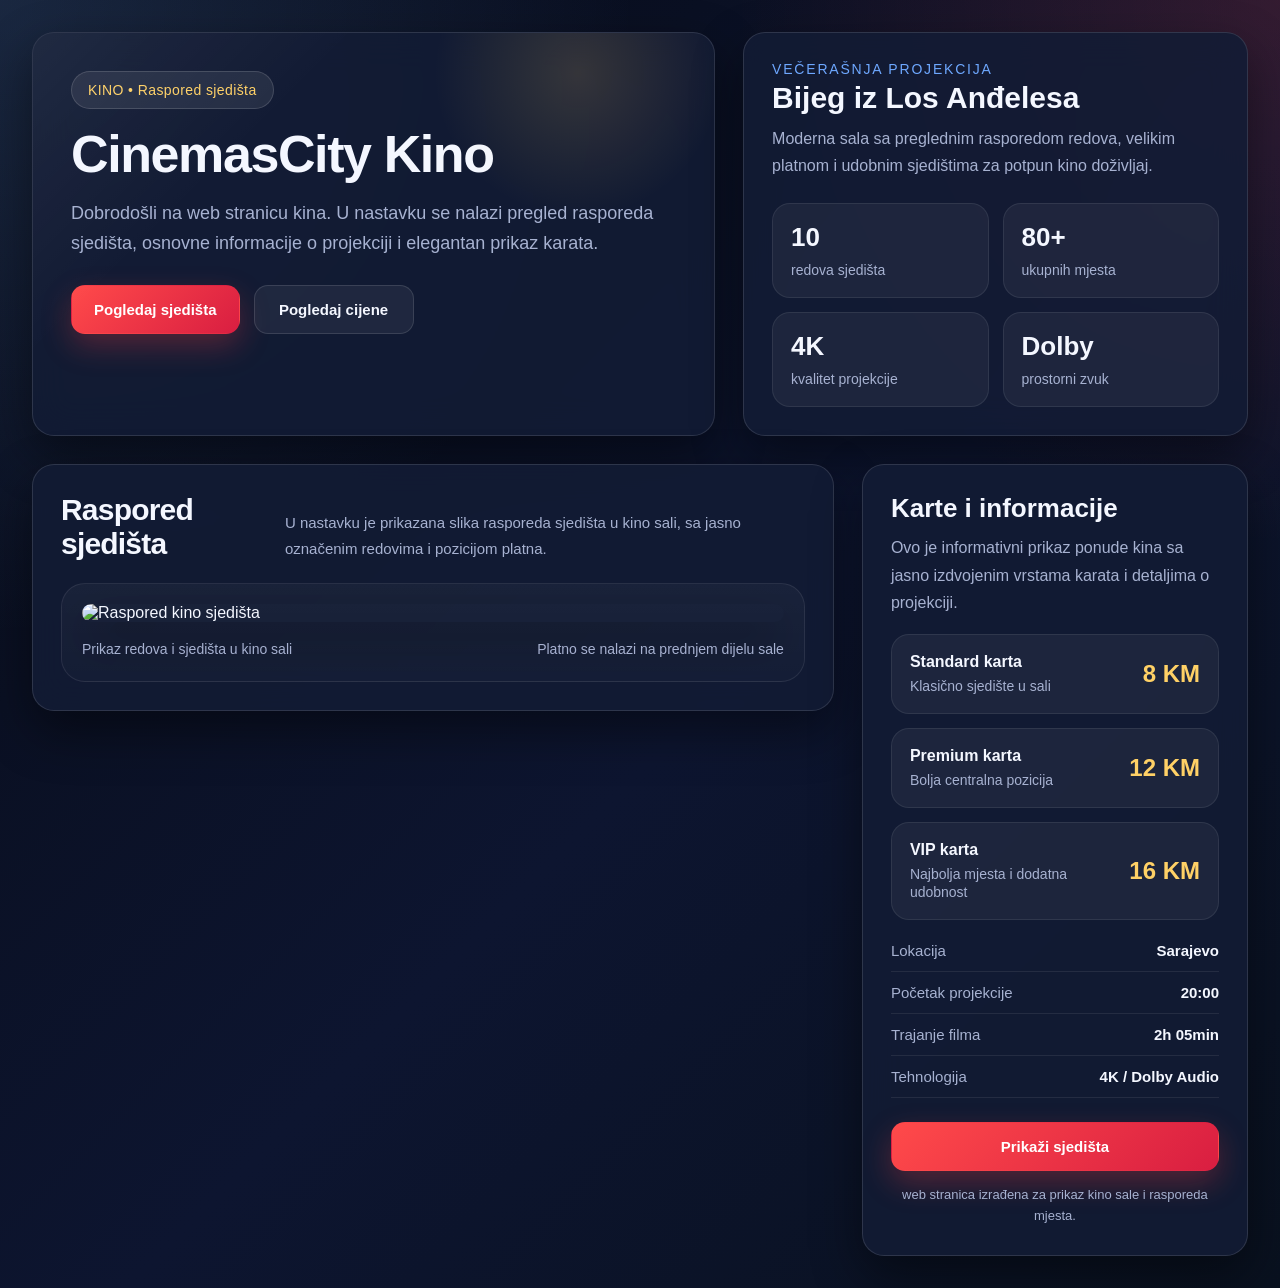
==== BerinSelmanovicKinosala copy/html/filmovi.html @ 7561243a "Kreiran css i filmovi.html i sala.html" ====
<!DOCTYPE html>
<html lang="bs">
<head>
  <meta charset="UTF-8" />
  <meta name="viewport" content="width=device-width, initial-scale=1.0" />
  <title>Kino</title>
  <style>
    * {
      box-sizing: border-box;
      margin: 0;
      padding: 0;
    }

    :root {
      --bg: #0b1020;
      --bg-soft: #121a31;
      --panel: rgba(19, 28, 53, 0.88);
      --panel-2: rgba(255, 255, 255, 0.05);
      --text: #f4f7ff;
      --muted: #a7b2d1;
      --accent: #ff4040;
      --accent-2: #6ea8ff;
      --gold: #ffd166;
      --border: rgba(255, 255, 255, 0.12);
      --shadow: 0 20px 50px rgba(0, 0, 0, 0.45);
      --radius: 22px;
    }

    body {
      font-family: "Segoe UI", Arial, sans-serif;
      background:
        radial-gradient(circle at top left, rgba(110, 168, 255, 0.18), transparent 35%),
        radial-gradient(circle at top right, rgba(255, 64, 64, 0.16), transparent 30%),
        linear-gradient(135deg, #070b16 0%, #0d1530 55%, #09111f 100%);
      color: var(--text);
      min-height: 100vh;
      padding: 32px;
    }

    .container {
      max-width: 1320px;
      margin: 0 auto;
    }

    .hero {
      display: grid;
      grid-template-columns: 1.15fr 0.85fr;
      gap: 28px;
      align-items: stretch;
      margin-bottom: 28px;
    }

    .hero-card,
    .info-card,
    .gallery-card,
    .pricing-card {
      background: var(--panel);
      border: 1px solid var(--border);
      border-radius: var(--radius);
      box-shadow: var(--shadow);
      backdrop-filter: blur(18px);
    }

    .hero-card {
      padding: 38px;
      position: relative;
      overflow: hidden;
    }

    .hero-card::before {
      content: "";
      position: absolute;
      inset: 0;
      background:
        linear-gradient(135deg, rgba(255,255,255,0.06), transparent 30%),
        radial-gradient(circle at 80% 10%, rgba(255, 209, 102, 0.15), transparent 22%);
      pointer-events: none;
    }

    .badge {
      display: inline-flex;
      align-items: center;
      gap: 10px;
      background: rgba(255,255,255,0.08);
      border: 1px solid rgba(255,255,255,0.14);
      color: var(--gold);
      padding: 10px 16px;
      border-radius: 999px;
      font-size: 14px;
      letter-spacing: 0.4px;
      margin-bottom: 18px;
    }

    h1 {
      font-size: 52px;
      line-height: 1.05;
      margin-bottom: 16px;
      font-weight: 800;
      letter-spacing: -1.4px;
    }

    .hero-card p {
      font-size: 18px;
      line-height: 1.7;
      color: var(--muted);
      max-width: 720px;
      margin-bottom: 26px;
    }

    .hero-actions {
      display: flex;
      flex-wrap: wrap;
      gap: 14px;
    }

    .btn {
      display: inline-flex;
      align-items: center;
      justify-content: center;
      min-width: 160px;
      padding: 15px 22px;
      border-radius: 14px;
      font-size: 15px;
      font-weight: 700;
      text-decoration: none;
      transition: 0.25s ease;
      border: 1px solid transparent;
    }

    .btn-primary {
      background: linear-gradient(135deg, #ff4a4a, #d91e41);
      color: white;
      box-shadow: 0 12px 30px rgba(255, 64, 64, 0.28);
    }

    .btn-primary:hover {
      transform: translateY(-2px);
      box-shadow: 0 16px 34px rgba(255, 64, 64, 0.4);
    }

    .btn-secondary {
      background: rgba(255,255,255,0.06);
      color: var(--text);
      border-color: rgba(255,255,255,0.12);
    }

    .btn-secondary:hover {
      transform: translateY(-2px);
      background: rgba(255,255,255,0.1);
    }

    .info-card {
      padding: 28px;
      display: grid;
      gap: 16px;
    }

    .mini-title {
      font-size: 14px;
      text-transform: uppercase;
      letter-spacing: 1.8px;
      color: var(--accent-2);
      margin-bottom: 4px;
    }

    .event-title {
      font-size: 30px;
      font-weight: 800;
      margin-bottom: 10px;
    }

    .event-desc {
      color: var(--muted);
      line-height: 1.7;
      font-size: 16px;
    }

    .stats {
      display: grid;
      grid-template-columns: repeat(2, 1fr);
      gap: 14px;
      margin-top: 8px;
    }

    .stat-box {
      background: var(--panel-2);
      border: 1px solid rgba(255,255,255,0.08);
      border-radius: 18px;
      padding: 18px;
    }

    .stat-box strong {
      display: block;
      font-size: 26px;
      margin-bottom: 8px;
    }

    .stat-box span {
      color: var(--muted);
      font-size: 14px;
    }

    .main-grid {
      display: grid;
      grid-template-columns: 1.35fr 0.65fr;
      gap: 28px;
      align-items: start;
    }

    .gallery-card {
      padding: 28px;
    }

    .section-head {
      display: flex;
      align-items: end;
      justify-content: space-between;
      gap: 20px;
      margin-bottom: 22px;
    }

    .section-head h2 {
      font-size: 30px;
      font-weight: 800;
      letter-spacing: -0.8px;
    }

    .section-head p {
      color: var(--muted);
      font-size: 15px;
      max-width: 520px;
      line-height: 1.7;
    }

    .image-wrapper {
      background: linear-gradient(180deg, rgba(255,255,255,0.04), rgba(255,255,255,0.02));
      border: 1px solid rgba(255,255,255,0.08);
      border-radius: 24px;
      padding: 20px;
      overflow: hidden;
    }

    .image-wrapper img {
      width: 100%;
      display: block;
      border-radius: 18px;
      box-shadow: 0 18px 45px rgba(0, 0, 0, 0.35);
      object-fit: cover;
    }

    .image-caption {
      margin-top: 16px;
      display: flex;
      justify-content: space-between;
      gap: 16px;
      flex-wrap: wrap;
      color: var(--muted);
      font-size: 14px;
      line-height: 1.6;
    }

    .pricing-card {
      padding: 28px;
      position: sticky;
      top: 24px;
    }

    .pricing-card h3 {
      font-size: 26px;
      margin-bottom: 10px;
      font-weight: 800;
    }

    .pricing-card p {
      color: var(--muted);
      line-height: 1.7;
      margin-bottom: 18px;
    }

    .ticket-types {
      display: grid;
      gap: 14px;
      margin-bottom: 22px;
    }

    .ticket {
      background: rgba(255,255,255,0.05);
      border: 1px solid rgba(255,255,255,0.08);
      border-radius: 18px;
      padding: 18px;
      display: flex;
      justify-content: space-between;
      align-items: center;
      gap: 14px;
      transition: 0.25s ease;
    }

    .ticket:hover {
      transform: translateY(-2px);
      background: rgba(255,255,255,0.08);
    }

    .ticket strong {
      display: block;
      font-size: 16px;
      margin-bottom: 6px;
    }

    .ticket span {
      color: var(--muted);
      font-size: 14px;
    }

    .price {
      font-size: 24px;
      font-weight: 800;
      color: var(--gold);
      white-space: nowrap;
    }

    .details-list {
      display: grid;
      gap: 12px;
      margin-top: 6px;
      margin-bottom: 24px;
    }

    .details-item {
      display: flex;
      justify-content: space-between;
      gap: 18px;
      padding-bottom: 12px;
      border-bottom: 1px solid rgba(255,255,255,0.08);
      color: var(--muted);
      font-size: 15px;
    }

    .details-item strong {
      color: var(--text);
      font-weight: 600;
    }

    .footer-note {
      margin-top: 14px;
      text-align: center;
      color: var(--muted);
      font-size: 13px;
      line-height: 1.6;
    }

    @media (max-width: 1100px) {
      .hero,
      .main-grid {
        grid-template-columns: 1fr;
      }

      .pricing-card {
        position: static;
      }

      h1 {
        font-size: 42px;
      }
    }

    @media (max-width: 700px) {
      body {
        padding: 18px;
      }

      .hero-card,
      .info-card,
      .gallery-card,
      .pricing-card {
        padding: 20px;
        border-radius: 20px;
      }

      h1 {
        font-size: 34px;
      }

      .section-head {
        flex-direction: column;
        align-items: start;
      }

      .stats {
        grid-template-columns: 1fr;
      }

      .ticket {
        flex-direction: column;
        align-items: flex-start;
      }

      .price {
        font-size: 22px;
      }
    }
  </style>
</head>
<body>
  <div class="container">
    <section class="hero">
      <div class="hero-card">
        <div class="badge">KINO • Raspored sjedišta</div>
        <h1>CinemasCity Kino</h1>
        <p>
          Dobrodošli na web stranicu kina. U nastavku se nalazi pregled rasporeda sjedišta,
          osnovne informacije o projekciji i elegantan prikaz karata. 
        </p>
        <div class="hero-actions">
          <a href="#sjedista" class="btn btn-primary">Pogledaj sjedišta</a>
          <a href="#karte" class="btn btn-secondary">Pogledaj cijene</a>
        </div>
      </div>

      <div class="info-card">
        <div>
          <div class="mini-title">Večerašnja projekcija</div>
          <div class="event-title">Bijeg iz Los Anđelesa</div>
          <div class="event-desc">
            Moderna sala sa preglednim rasporedom redova, velikim platnom i udobnim sjedištima za potpun kino doživljaj.
          </div>
        </div>

        <div class="stats">
          <div class="stat-box">
            <strong>10</strong>
            <span>redova sjedišta</span>
          </div>
          <div class="stat-box">
            <strong>80+</strong>
            <span>ukupnih mjesta</span>
          </div>
          <div class="stat-box">
            <strong>4K</strong>
            <span>kvalitet projekcije</span>
          </div>
          <div class="stat-box">
            <strong>Dolby</strong>
            <span>prostorni zvuk</span>
          </div>
        </div>
      </div>
    </section>

    <section class="main-grid">
      <div class="gallery-card" id="sjedista">
        <div class="section-head">
          <div>
            <h2>Raspored sjedišta</h2>
          </div>
          <p>
            U nastavku je prikazana slika rasporeda sjedišta u kino sali, sa jasno označenim redovima i pozicijom platna.
          </p>
        </div>

        <div class="image-wrapper">
          <img src="[data-uri]" alt="Raspored kino sjedišta" />
          <div class="image-caption">
            <span>Prikaz redova i sjedišta u kino sali</span>
            <span>Platno se nalazi na prednjem dijelu sale</span>
          </div>
        </div>
      </div>

      <aside class="pricing-card" id="karte">
        <h3>Karte i informacije</h3>
        <p>
          Ovo je informativni prikaz ponude kina sa jasno izdvojenim vrstama karata i detaljima o projekciji.
        </p>

        <div class="ticket-types">
          <div class="ticket">
            <div>
              <strong>Standard karta</strong>
              <span>Klasično sjedište u sali</span>
            </div>
            <div class="price">8 KM</div>
          </div>

          <div class="ticket">
            <div>
              <strong>Premium karta</strong>
              <span>Bolja centralna pozicija</span>
            </div>
            <div class="price">12 KM</div>
          </div>

          <div class="ticket">
            <div>
              <strong>VIP karta</strong>
              <span>Najbolja mjesta i dodatna udobnost</span>
            </div>
            <div class="price">16 KM</div>
          </div>
        </div>

        <div class="details-list">
          <div class="details-item">
            <span>Lokacija</span>
            <strong>Sarajevo</strong>
          </div>
          <div class="details-item">
            <span>Početak projekcije</span>
            <strong>20:00</strong>
          </div>
          <div class="details-item">
            <span>Trajanje filma</span>
            <strong>2h 05min</strong>
          </div>
          <div class="details-item">
            <span>Tehnologija</span>
            <strong>4K / Dolby Audio</strong>
          </div>
        </div>

        <a href="#sjedista" class="btn btn-primary" style="width: 100%;">Prikaži sjedišta</a>
        <div class="footer-note">
          web stranica izrađena za prikaz kino sale i rasporeda mjesta.
        </div>
      </aside>
    </section>
  </div>
</body>
</html>
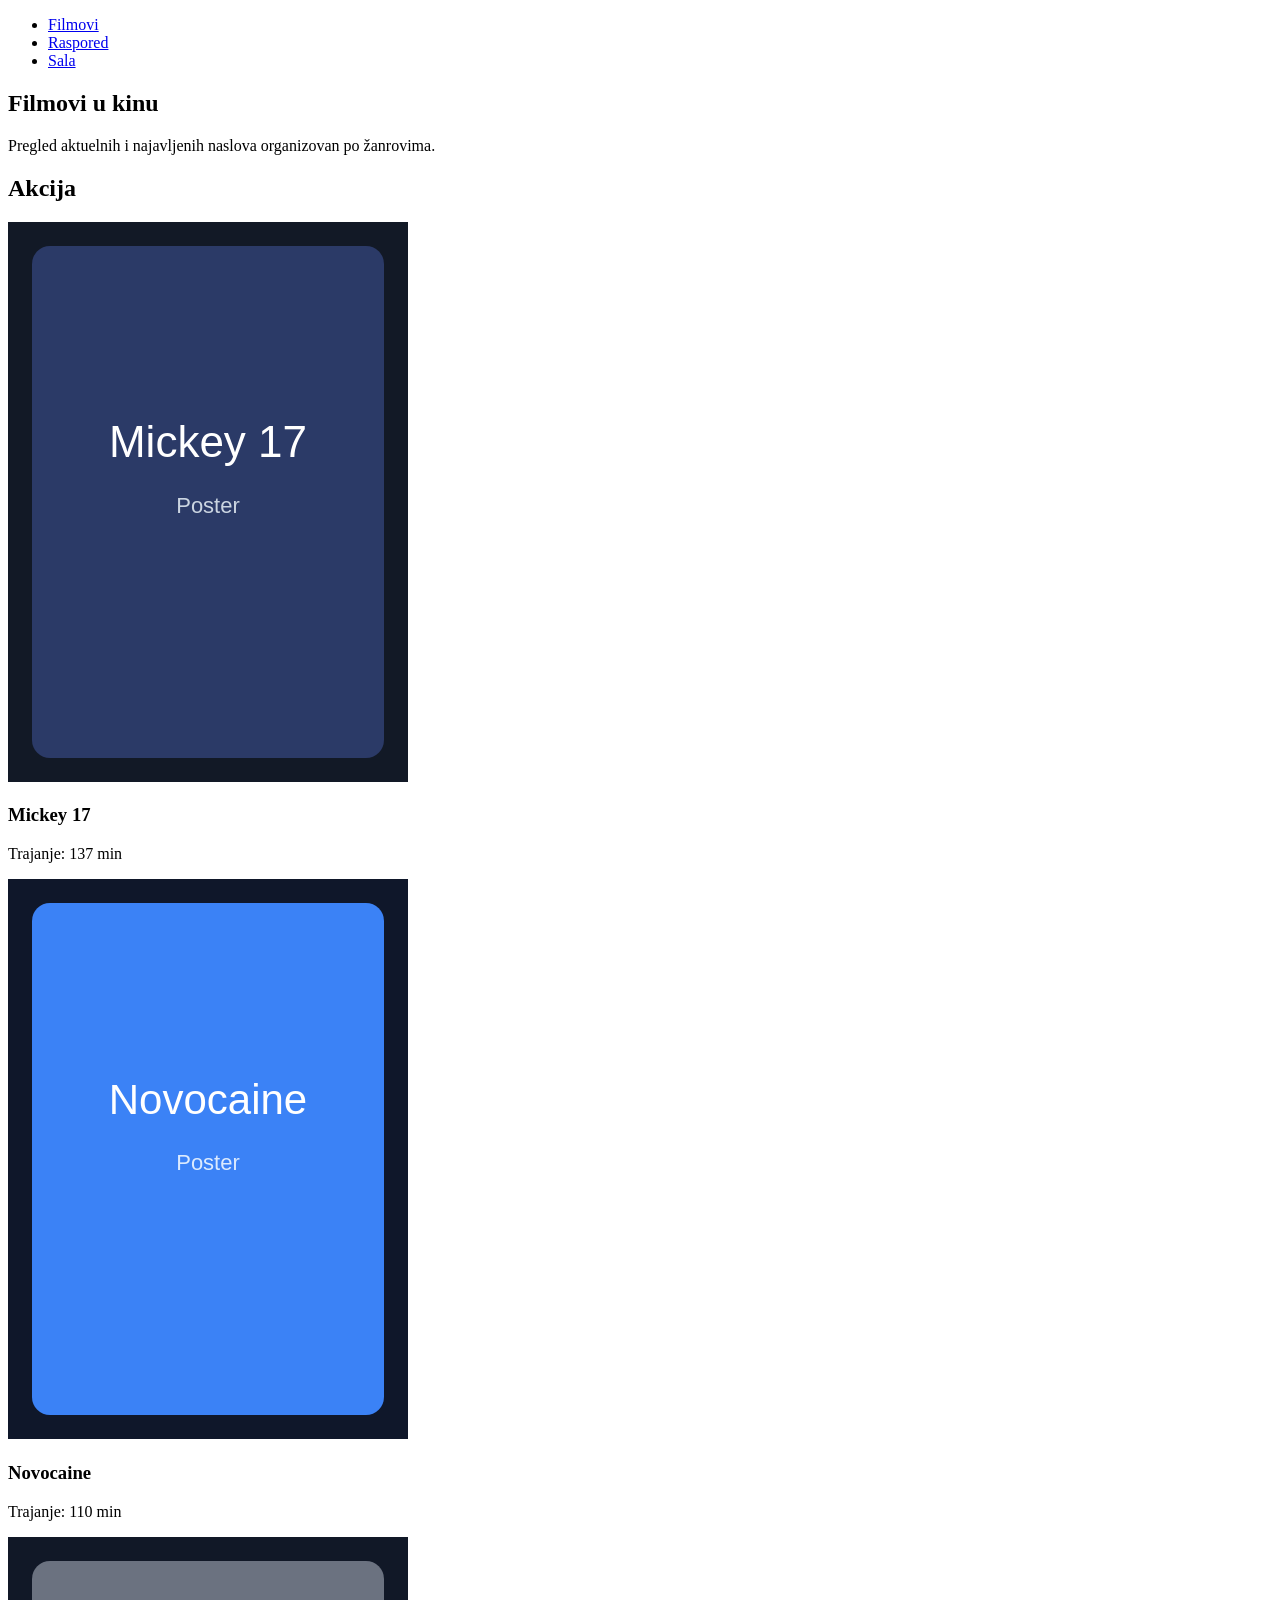
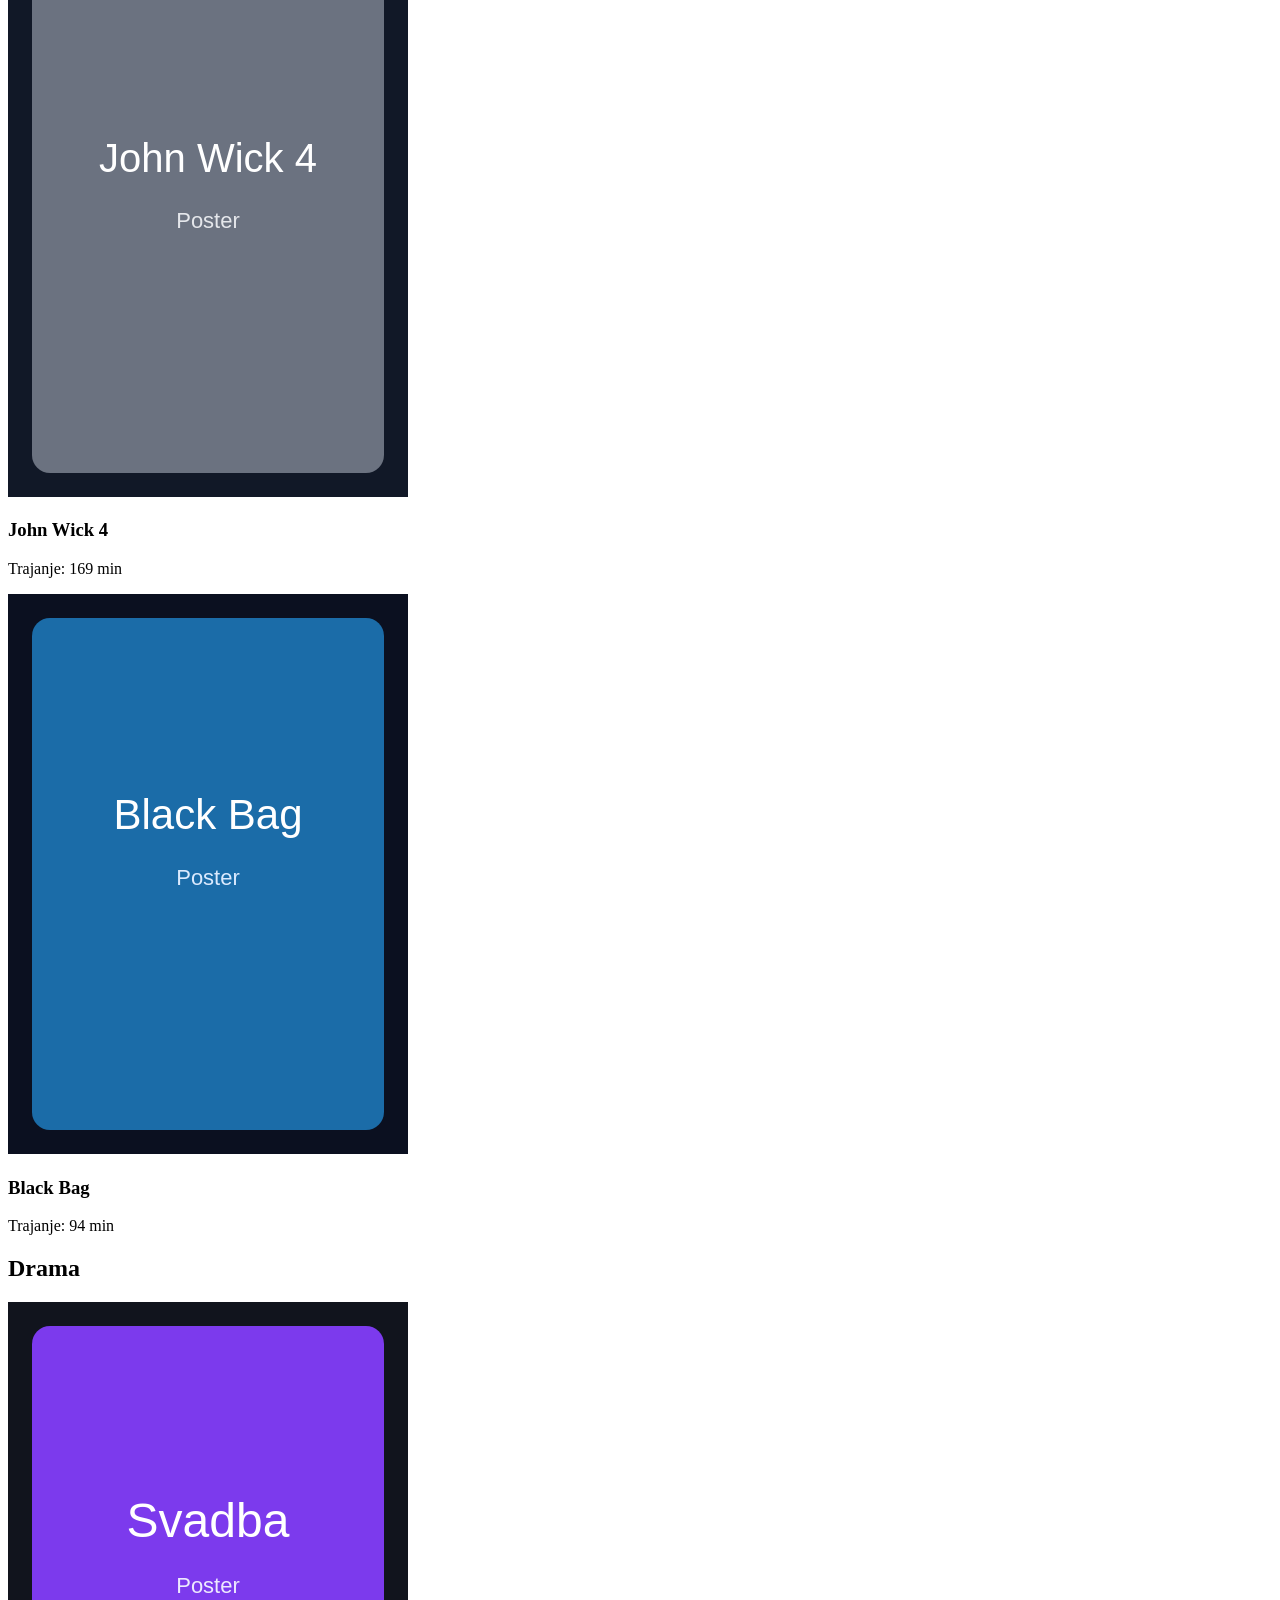
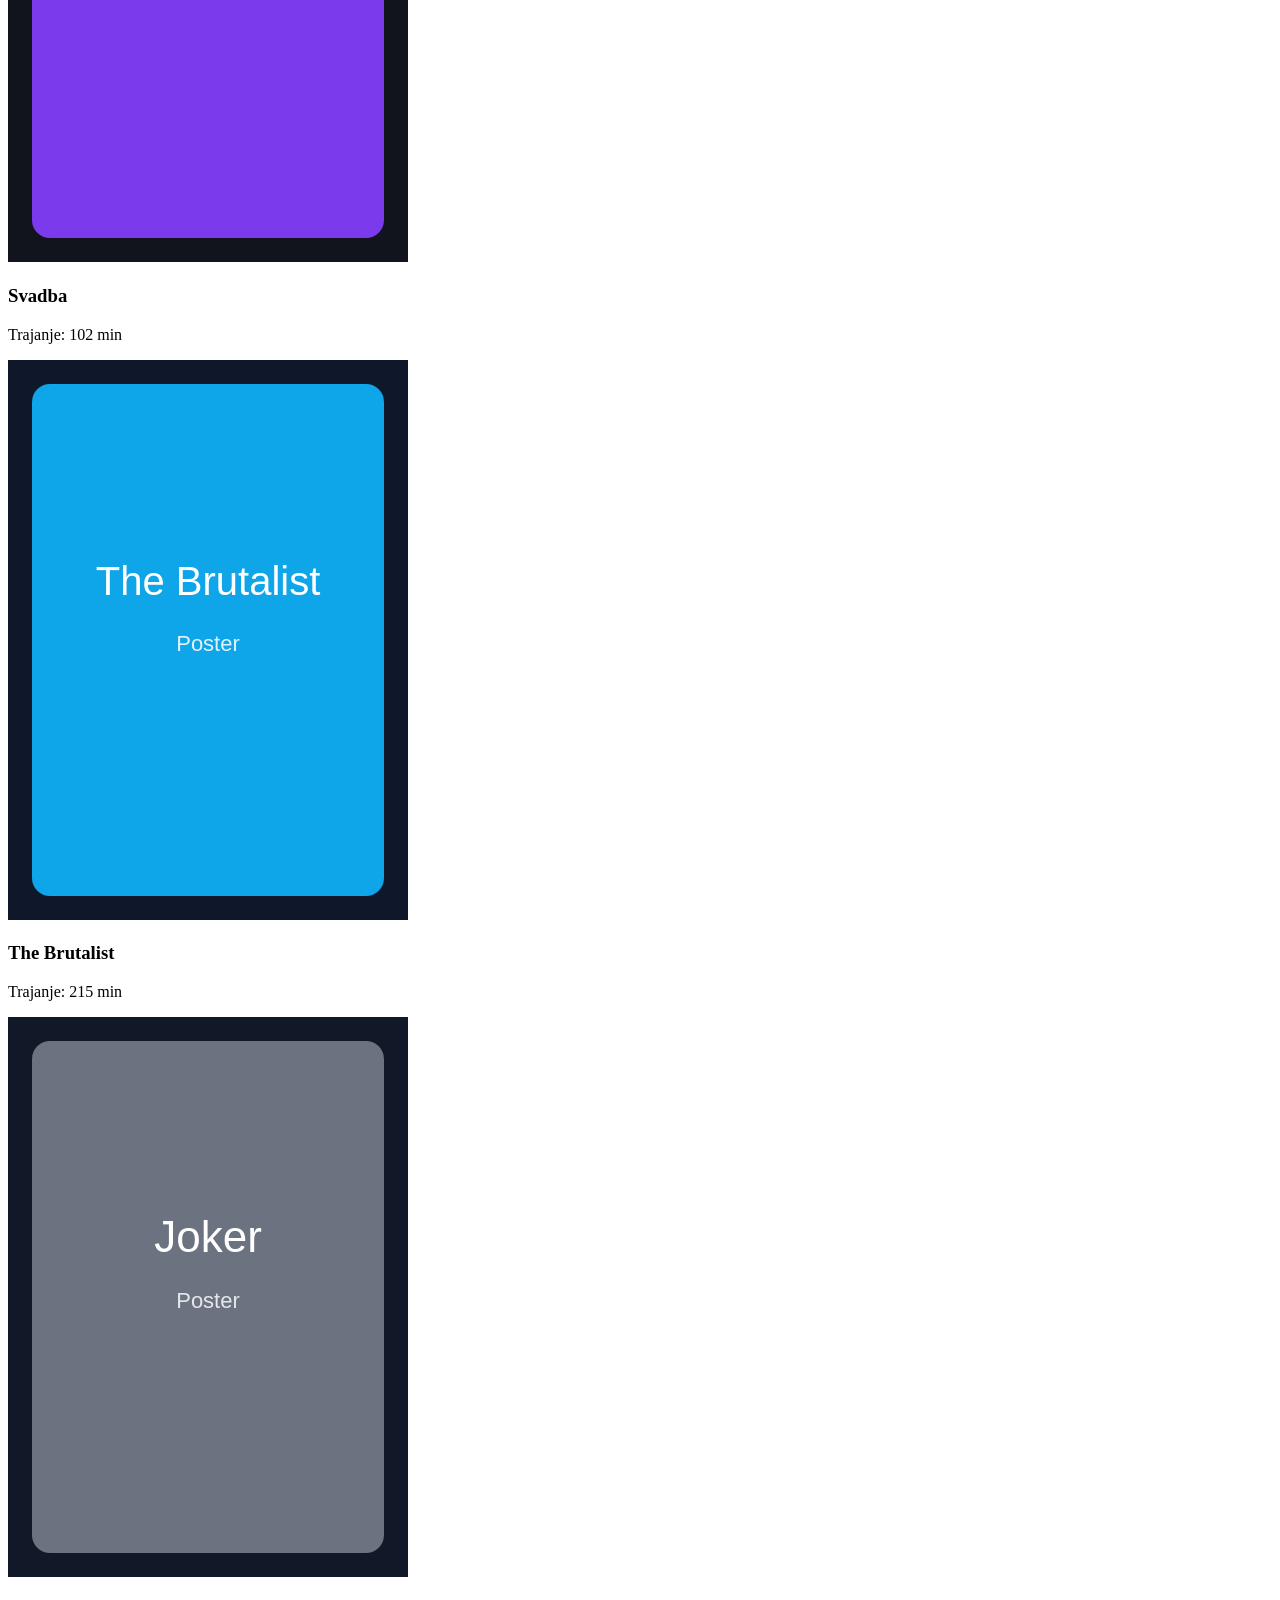
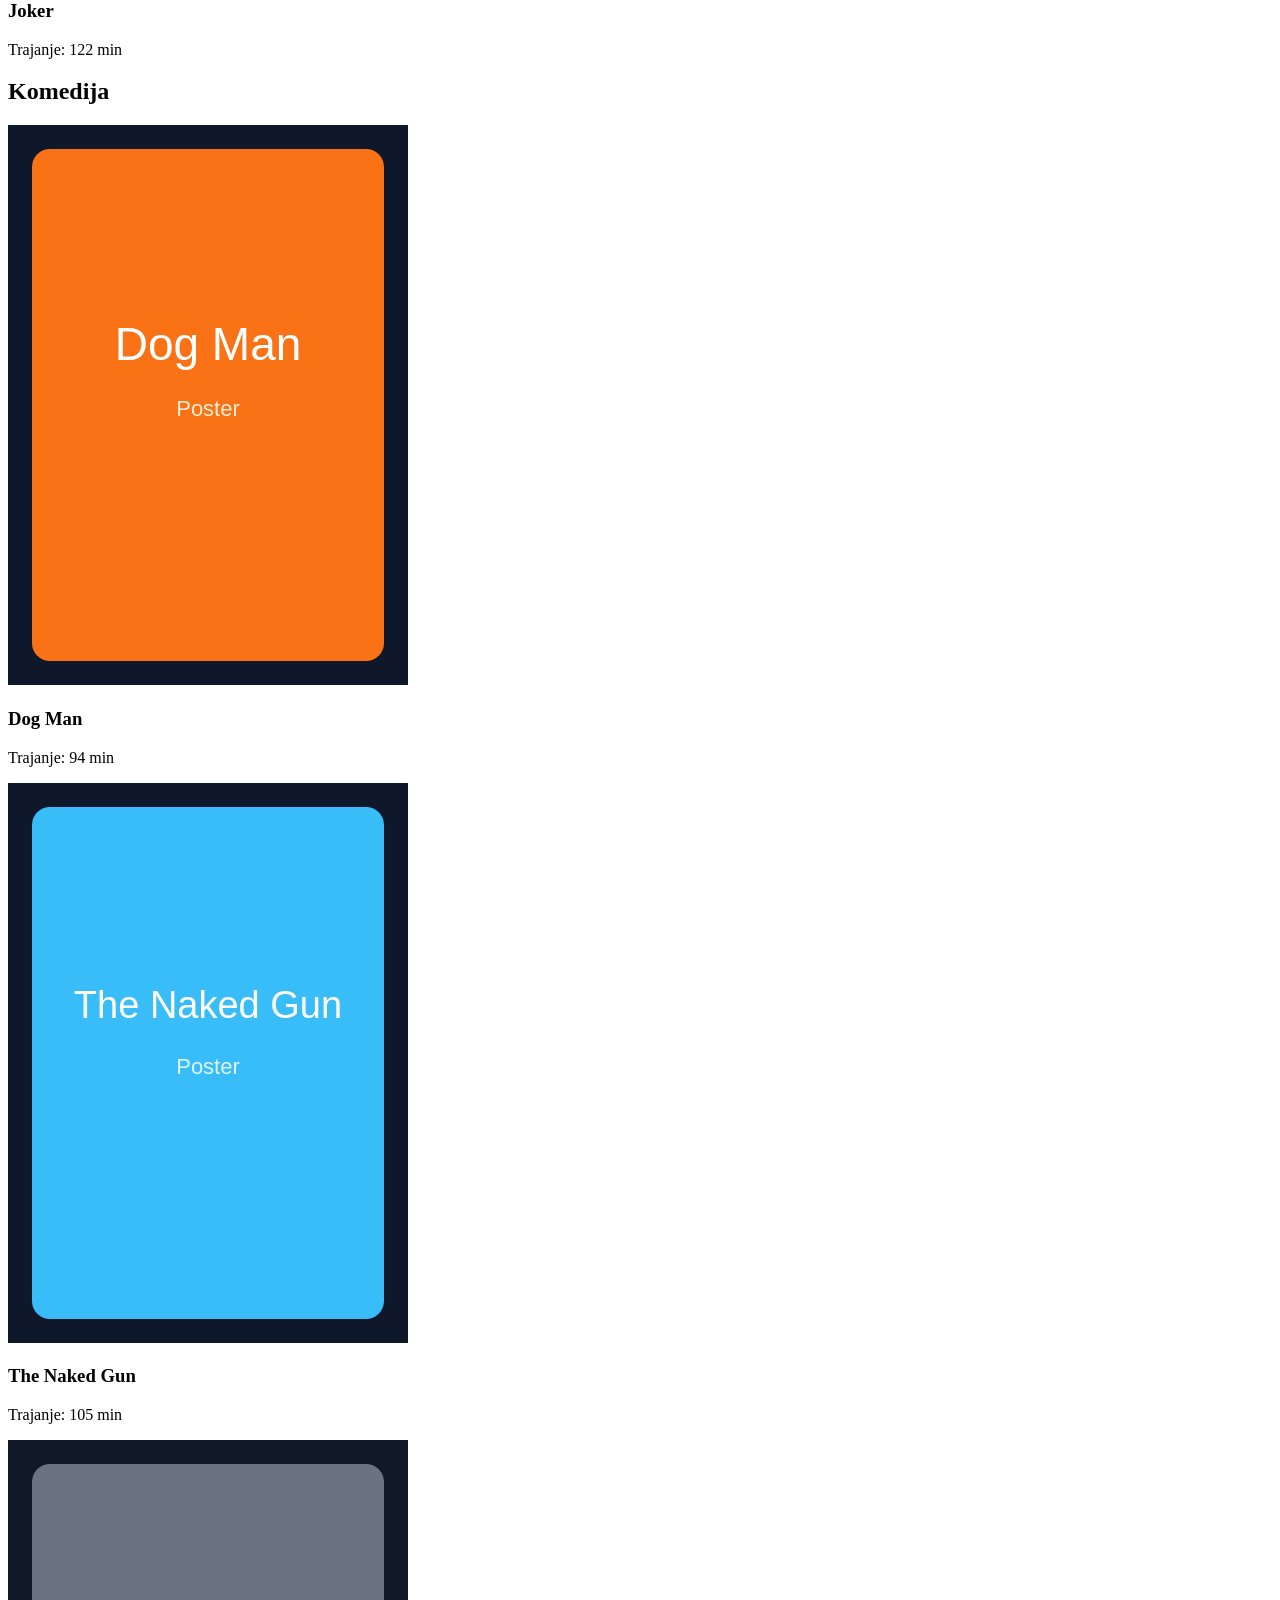
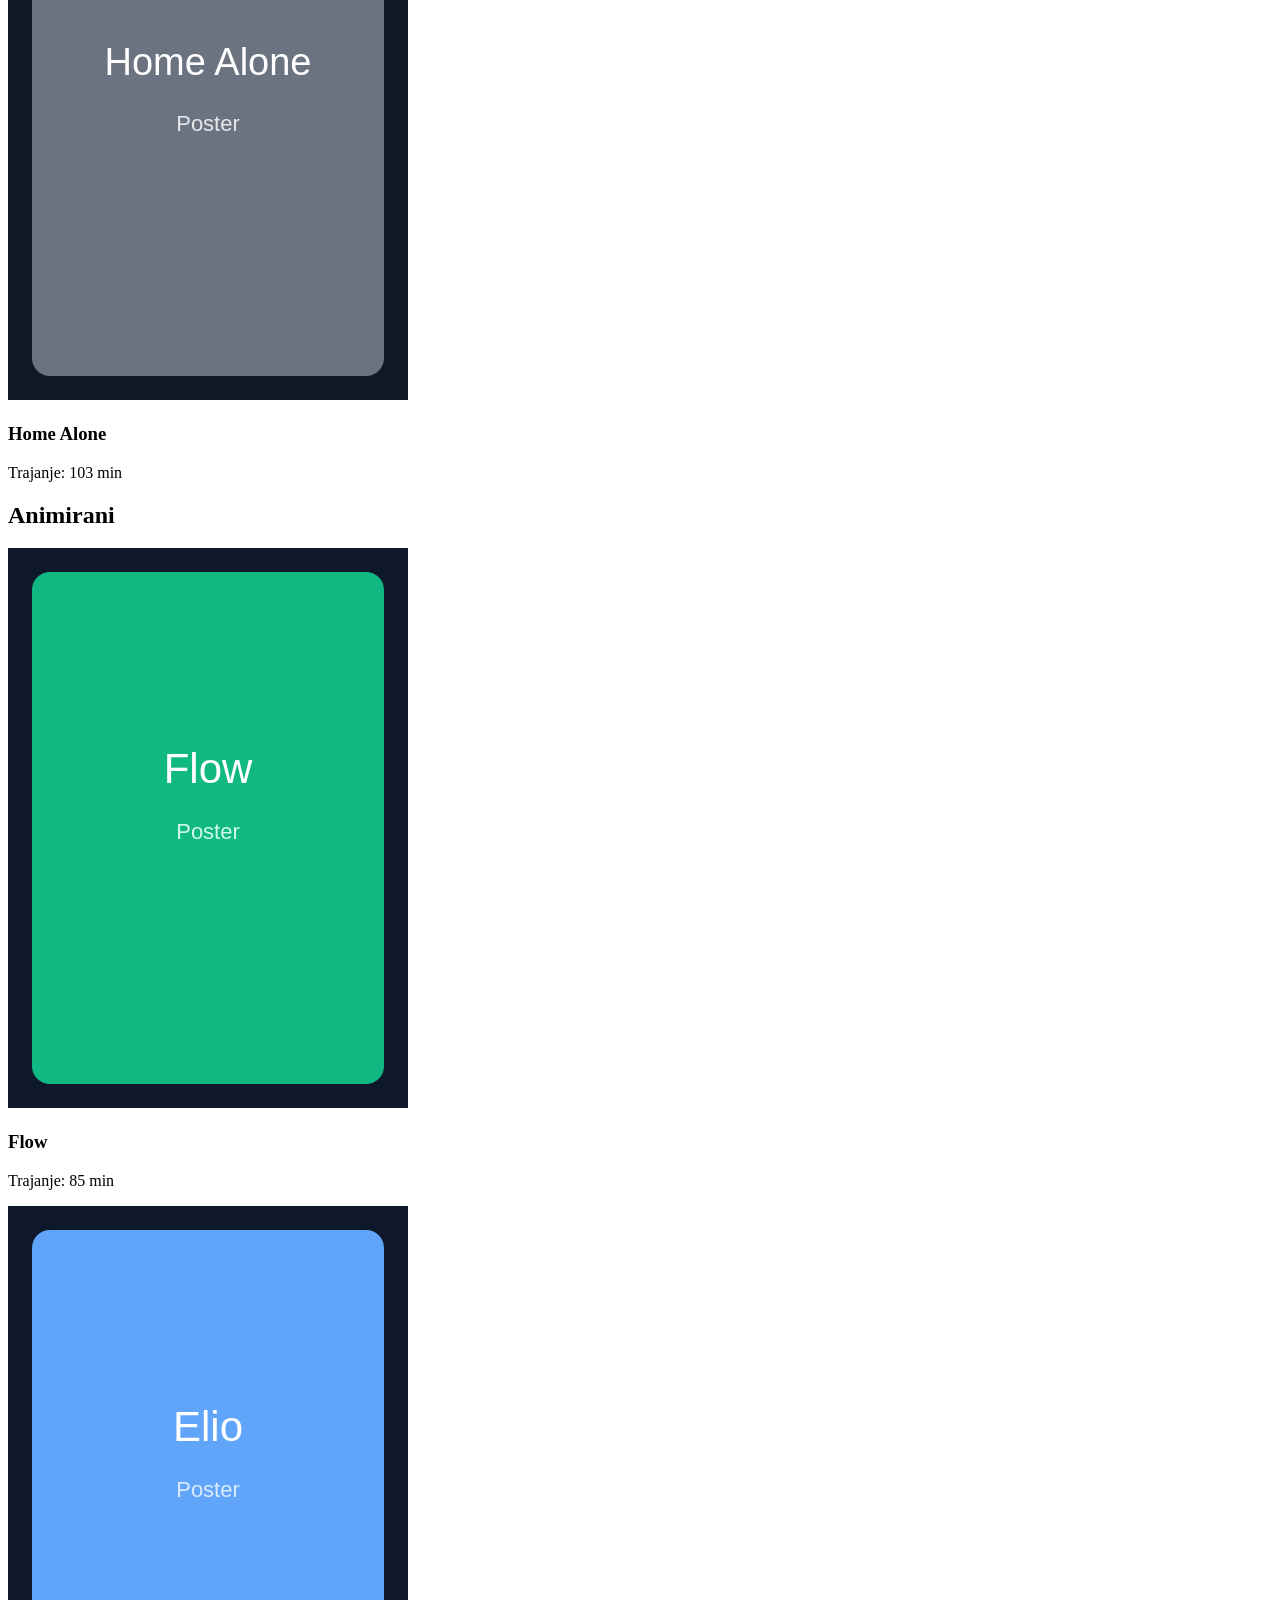
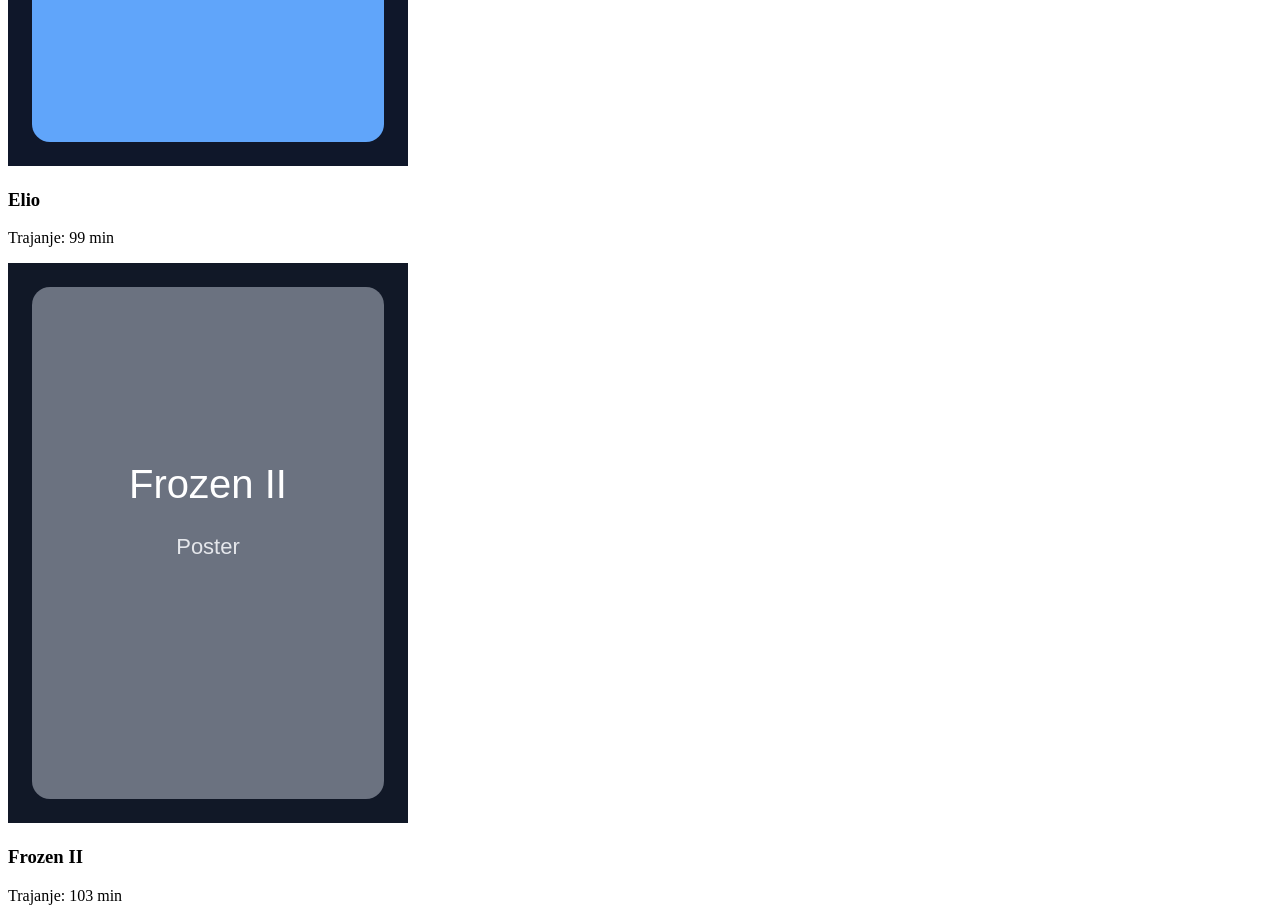
==== commit ea9a4ccd: "Update filmovi.html" ====
--- a/BerinSelmanovicKinosala copy/html/filmovi.html
+++ b/BerinSelmanovicKinosala copy/html/filmovi.html
@@ -1,528 +1,159 @@
 <!DOCTYPE html>
 <html lang="bs">
 <head>
-  <meta charset="UTF-8" />
-  <meta name="viewport" content="width=device-width, initial-scale=1.0" />
-  <title>Kino</title>
-  <style>
-    * {
-      box-sizing: border-box;
-      margin: 0;
-      padding: 0;
-    }
-
-    :root {
-      --bg: #0b1020;
-      --bg-soft: #121a31;
-      --panel: rgba(19, 28, 53, 0.88);
-      --panel-2: rgba(255, 255, 255, 0.05);
-      --text: #f4f7ff;
-      --muted: #a7b2d1;
-      --accent: #ff4040;
-      --accent-2: #6ea8ff;
-      --gold: #ffd166;
-      --border: rgba(255, 255, 255, 0.12);
-      --shadow: 0 20px 50px rgba(0, 0, 0, 0.45);
-      --radius: 22px;
-    }
-
-    body {
-      font-family: "Segoe UI", Arial, sans-serif;
-      background:
-        radial-gradient(circle at top left, rgba(110, 168, 255, 0.18), transparent 35%),
-        radial-gradient(circle at top right, rgba(255, 64, 64, 0.16), transparent 30%),
-        linear-gradient(135deg, #070b16 0%, #0d1530 55%, #09111f 100%);
-      color: var(--text);
-      min-height: 100vh;
-      padding: 32px;
-    }
-
-    .container {
-      max-width: 1320px;
-      margin: 0 auto;
-    }
-
-    .hero {
-      display: grid;
-      grid-template-columns: 1.15fr 0.85fr;
-      gap: 28px;
-      align-items: stretch;
-      margin-bottom: 28px;
-    }
-
-    .hero-card,
-    .info-card,
-    .gallery-card,
-    .pricing-card {
-      background: var(--panel);
-      border: 1px solid var(--border);
-      border-radius: var(--radius);
-      box-shadow: var(--shadow);
-      backdrop-filter: blur(18px);
-    }
-
-    .hero-card {
-      padding: 38px;
-      position: relative;
-      overflow: hidden;
-    }
-
-    .hero-card::before {
-      content: "";
-      position: absolute;
-      inset: 0;
-      background:
-        linear-gradient(135deg, rgba(255,255,255,0.06), transparent 30%),
-        radial-gradient(circle at 80% 10%, rgba(255, 209, 102, 0.15), transparent 22%);
-      pointer-events: none;
-    }
-
-    .badge {
-      display: inline-flex;
-      align-items: center;
-      gap: 10px;
-      background: rgba(255,255,255,0.08);
-      border: 1px solid rgba(255,255,255,0.14);
-      color: var(--gold);
-      padding: 10px 16px;
-      border-radius: 999px;
-      font-size: 14px;
-      letter-spacing: 0.4px;
-      margin-bottom: 18px;
-    }
-
-    h1 {
-      font-size: 52px;
-      line-height: 1.05;
-      margin-bottom: 16px;
-      font-weight: 800;
-      letter-spacing: -1.4px;
-    }
-
-    .hero-card p {
-      font-size: 18px;
-      line-height: 1.7;
-      color: var(--muted);
-      max-width: 720px;
-      margin-bottom: 26px;
-    }
-
-    .hero-actions {
-      display: flex;
-      flex-wrap: wrap;
-      gap: 14px;
-    }
-
-    .btn {
-      display: inline-flex;
-      align-items: center;
-      justify-content: center;
-      min-width: 160px;
-      padding: 15px 22px;
-      border-radius: 14px;
-      font-size: 15px;
-      font-weight: 700;
-      text-decoration: none;
-      transition: 0.25s ease;
-      border: 1px solid transparent;
-    }
-
-    .btn-primary {
-      background: linear-gradient(135deg, #ff4a4a, #d91e41);
-      color: white;
-      box-shadow: 0 12px 30px rgba(255, 64, 64, 0.28);
-    }
-
-    .btn-primary:hover {
-      transform: translateY(-2px);
-      box-shadow: 0 16px 34px rgba(255, 64, 64, 0.4);
-    }
-
-    .btn-secondary {
-      background: rgba(255,255,255,0.06);
-      color: var(--text);
-      border-color: rgba(255,255,255,0.12);
-    }
-
-    .btn-secondary:hover {
-      transform: translateY(-2px);
-      background: rgba(255,255,255,0.1);
-    }
-
-    .info-card {
-      padding: 28px;
-      display: grid;
-      gap: 16px;
-    }
-
-    .mini-title {
-      font-size: 14px;
-      text-transform: uppercase;
-      letter-spacing: 1.8px;
-      color: var(--accent-2);
-      margin-bottom: 4px;
-    }
-
-    .event-title {
-      font-size: 30px;
-      font-weight: 800;
-      margin-bottom: 10px;
-    }
-
-    .event-desc {
-      color: var(--muted);
-      line-height: 1.7;
-      font-size: 16px;
-    }
-
-    .stats {
-      display: grid;
-      grid-template-columns: repeat(2, 1fr);
-      gap: 14px;
-      margin-top: 8px;
-    }
-
-    .stat-box {
-      background: var(--panel-2);
-      border: 1px solid rgba(255,255,255,0.08);
-      border-radius: 18px;
-      padding: 18px;
-    }
-
-    .stat-box strong {
-      display: block;
-      font-size: 26px;
-      margin-bottom: 8px;
-    }
-
-    .stat-box span {
-      color: var(--muted);
-      font-size: 14px;
-    }
-
-    .main-grid {
-      display: grid;
-      grid-template-columns: 1.35fr 0.65fr;
-      gap: 28px;
-      align-items: start;
-    }
-
-    .gallery-card {
-      padding: 28px;
-    }
-
-    .section-head {
-      display: flex;
-      align-items: end;
-      justify-content: space-between;
-      gap: 20px;
-      margin-bottom: 22px;
-    }
-
-    .section-head h2 {
-      font-size: 30px;
-      font-weight: 800;
-      letter-spacing: -0.8px;
-    }
-
-    .section-head p {
-      color: var(--muted);
-      font-size: 15px;
-      max-width: 520px;
-      line-height: 1.7;
-    }
-
-    .image-wrapper {
-      background: linear-gradient(180deg, rgba(255,255,255,0.04), rgba(255,255,255,0.02));
-      border: 1px solid rgba(255,255,255,0.08);
-      border-radius: 24px;
-      padding: 20px;
-      overflow: hidden;
-    }
-
-    .image-wrapper img {
-      width: 100%;
-      display: block;
-      border-radius: 18px;
-      box-shadow: 0 18px 45px rgba(0, 0, 0, 0.35);
-      object-fit: cover;
-    }
-
-    .image-caption {
-      margin-top: 16px;
-      display: flex;
-      justify-content: space-between;
-      gap: 16px;
-      flex-wrap: wrap;
-      color: var(--muted);
-      font-size: 14px;
-      line-height: 1.6;
-    }
-
-    .pricing-card {
-      padding: 28px;
-      position: sticky;
-      top: 24px;
-    }
-
-    .pricing-card h3 {
-      font-size: 26px;
-      margin-bottom: 10px;
-      font-weight: 800;
-    }
-
-    .pricing-card p {
-      color: var(--muted);
-      line-height: 1.7;
-      margin-bottom: 18px;
-    }
-
-    .ticket-types {
-      display: grid;
-      gap: 14px;
-      margin-bottom: 22px;
-    }
-
-    .ticket {
-      background: rgba(255,255,255,0.05);
-      border: 1px solid rgba(255,255,255,0.08);
-      border-radius: 18px;
-      padding: 18px;
-      display: flex;
-      justify-content: space-between;
-      align-items: center;
-      gap: 14px;
-      transition: 0.25s ease;
-    }
-
-    .ticket:hover {
-      transform: translateY(-2px);
-      background: rgba(255,255,255,0.08);
-    }
-
-    .ticket strong {
-      display: block;
-      font-size: 16px;
-      margin-bottom: 6px;
-    }
-
-    .ticket span {
-      color: var(--muted);
-      font-size: 14px;
-    }
-
-    .price {
-      font-size: 24px;
-      font-weight: 800;
-      color: var(--gold);
-      white-space: nowrap;
-    }
-
-    .details-list {
-      display: grid;
-      gap: 12px;
-      margin-top: 6px;
-      margin-bottom: 24px;
-    }
-
-    .details-item {
-      display: flex;
-      justify-content: space-between;
-      gap: 18px;
-      padding-bottom: 12px;
-      border-bottom: 1px solid rgba(255,255,255,0.08);
-      color: var(--muted);
-      font-size: 15px;
-    }
-
-    .details-item strong {
-      color: var(--text);
-      font-weight: 600;
-    }
-
-    .footer-note {
-      margin-top: 14px;
-      text-align: center;
-      color: var(--muted);
-      font-size: 13px;
-      line-height: 1.6;
-    }
-
-    @media (max-width: 1100px) {
-      .hero,
-      .main-grid {
-        grid-template-columns: 1fr;
-      }
-
-      .pricing-card {
-        position: static;
-      }
-
-      h1 {
-        font-size: 42px;
-      }
-    }
-
-    @media (max-width: 700px) {
-      body {
-        padding: 18px;
-      }
-
-      .hero-card,
-      .info-card,
-      .gallery-card,
-      .pricing-card {
-        padding: 20px;
-        border-radius: 20px;
-      }
-
-      h1 {
-        font-size: 34px;
-      }
-
-      .section-head {
-        flex-direction: column;
-        align-items: start;
-      }
-
-      .stats {
-        grid-template-columns: 1fr;
-      }
-
-      .ticket {
-        flex-direction: column;
-        align-items: flex-start;
-      }
-
-      .price {
-        font-size: 22px;
-      }
-    }
-  </style>
+  <meta charset="UTF-8">
+  <meta name="viewport" content="width=device-width, initial-scale=1.0">
+  <title>Kino sala | Filmovi</title>
+  <link rel="stylesheet" href="../css/filmovi.css">
 </head>
 <body>
-  <div class="container">
-    <section class="hero">
-      <div class="hero-card">
-        <div class="badge">KINO • Raspored sjedišta</div>
-        <h1>CinemasCity Kino</h1>
-        <p>
-          Dobrodošli na web stranicu kina. U nastavku se nalazi pregled rasporeda sjedišta,
-          osnovne informacije o projekciji i elegantan prikaz karata. 
-        </p>
-        <div class="hero-actions">
-          <a href="#sjedista" class="btn btn-primary">Pogledaj sjedišta</a>
-          <a href="#karte" class="btn btn-secondary">Pogledaj cijene</a>
-        </div>
+  <header class="topbar">
+    <nav class="nav">
+      <ul>
+        <li><a href="filmovi.html">Filmovi</a></li>
+        <li><a href="#raspored">Raspored</a></li>
+        <li><a href="sala.html">Sala</a></li>
+      </ul>
+    </nav>
+  </header>
+
+  <main class="page">
+    <section class="hero" id="raspored">
+      <h1>Filmovi u kinu</h1>
+      <p>Pregled aktuelnih i najavljenih naslova organizovan po žanrovima.</p>
+    </section>
+
+    <section class="genre" id="akcija">
+      <div class="section-head">
+        <h2>Akcija</h2>
       </div>
+      <div class="movies-grid">
+        <article class="movie-card now">
+          <img src="data:image/svg+xml;utf8,<svg xmlns='http://www.w3.org/2000/svg' width='400' height='560'><rect width='100%' height='100%' fill='%23121926'/><rect x='24' y='24' width='352' height='512' rx='18' fill='%232b3a67'/><text x='50%' y='42%' text-anchor='middle' fill='white' font-size='44' font-family='Arial'>Mickey 17</text><text x='50%' y='52%' text-anchor='middle' fill='%23cbd5e1' font-size='22' font-family='Arial'>Poster</text></svg>" alt="Poster filma Mickey 17">
+          <div class="movie-info">
+            <h3>Mickey 17</h3>
+            <p>Trajanje: 137 min</p>
+          </div>
+        </article>
 
-      <div class="info-card">
-        <div>
-          <div class="mini-title">Večerašnja projekcija</div>
-          <div class="event-title">Bijeg iz Los Anđelesa</div>
-          <div class="event-desc">
-            Moderna sala sa preglednim rasporedom redova, velikim platnom i udobnim sjedištima za potpun kino doživljaj.
+        <article class="movie-card soon">
+          <img src="data:image/svg+xml;utf8,<svg xmlns='http://www.w3.org/2000/svg' width='400' height='560'><rect width='100%' height='100%' fill='%230f172a'/><rect x='24' y='24' width='352' height='512' rx='18' fill='%233b82f6'/><text x='50%' y='42%' text-anchor='middle' fill='white' font-size='42' font-family='Arial'>Novocaine</text><text x='50%' y='52%' text-anchor='middle' fill='%23dbeafe' font-size='22' font-family='Arial'>Poster</text></svg>" alt="Poster filma Novocaine">
+          <div class="movie-info">
+            <h3>Novocaine</h3>
+            <p>Trajanje: 110 min</p>
           </div>
-        </div>
+        </article>
 
-        <div class="stats">
-          <div class="stat-box">
-            <strong>10</strong>
-            <span>redova sjedišta</span>
+        <article class="movie-card out">
+          <img src="data:image/svg+xml;utf8,<svg xmlns='http://www.w3.org/2000/svg' width='400' height='560'><rect width='100%' height='100%' fill='%23111827'/><rect x='24' y='24' width='352' height='512' rx='18' fill='%236b7280'/><text x='50%' y='42%' text-anchor='middle' fill='white' font-size='40' font-family='Arial'>John Wick 4</text><text x='50%' y='52%' text-anchor='middle' fill='%23e5e7eb' font-size='22' font-family='Arial'>Poster</text></svg>" alt="Poster filma John Wick 4">
+          <div class="movie-info">
+            <h3>John Wick 4</h3>
+            <p>Trajanje: 169 min</p>
           </div>
-          <div class="stat-box">
-            <strong>80+</strong>
-            <span>ukupnih mjesta</span>
+        </article>
+
+        <article class="movie-card now">
+          <img src="data:image/svg+xml;utf8,<svg xmlns='http://www.w3.org/2000/svg' width='400' height='560'><rect width='100%' height='100%' fill='%230b1020'/><rect x='24' y='24' width='352' height='512' rx='18' fill='%231b6ca8'/><text x='50%' y='42%' text-anchor='middle' fill='white' font-size='42' font-family='Arial'>Black Bag</text><text x='50%' y='52%' text-anchor='middle' fill='%23dbeafe' font-size='22' font-family='Arial'>Poster</text></svg>" alt="Poster filma Black Bag">
+          <div class="movie-info">
+            <h3>Black Bag</h3>
+            <p>Trajanje: 94 min</p>
           </div>
-          <div class="stat-box">
-            <strong>4K</strong>
-            <span>kvalitet projekcije</span>
-          </div>
-          <div class="stat-box">
-            <strong>Dolby</strong>
-            <span>prostorni zvuk</span>
-          </div>
-        </div>
+        </article>
       </div>
     </section>
 
-    <section class="main-grid">
-      <div class="gallery-card" id="sjedista">
-        <div class="section-head">
-          <div>
-            <h2>Raspored sjedišta</h2>
+    <section class="genre" id="drama">
+      <div class="section-head">
+        <h2>Drama</h2>
+      </div>
+      <div class="movies-grid">
+        <article class="movie-card now">
+          <img src="data:image/svg+xml;utf8,<svg xmlns='http://www.w3.org/2000/svg' width='400' height='560'><rect width='100%' height='100%' fill='%2311141d'/><rect x='24' y='24' width='352' height='512' rx='18' fill='%237c3aed'/><text x='50%' y='42%' text-anchor='middle' fill='white' font-size='48' font-family='Arial'>Svadba</text><text x='50%' y='52%' text-anchor='middle' fill='%23ede9fe' font-size='22' font-family='Arial'>Poster</text></svg>" alt="Poster filma Svadba">
+          <div class="movie-info">
+            <h3>Svadba</h3>
+            <p>Trajanje: 102 min</p>
           </div>
-          <p>
-            U nastavku je prikazana slika rasporeda sjedišta u kino sali, sa jasno označenim redovima i pozicijom platna.
-          </p>
-        </div>
+        </article>
 
-        <div class="image-wrapper">
-          <img src="[data-uri]" alt="Raspored kino sjedišta" />
-          <div class="image-caption">
-            <span>Prikaz redova i sjedišta u kino sali</span>
-            <span>Platno se nalazi na prednjem dijelu sale</span>
+        <article class="movie-card soon">
+          <img src="data:image/svg+xml;utf8,<svg xmlns='http://www.w3.org/2000/svg' width='400' height='560'><rect width='100%' height='100%' fill='%230f172a'/><rect x='24' y='24' width='352' height='512' rx='18' fill='%230ea5e9'/><text x='50%' y='42%' text-anchor='middle' fill='white' font-size='40' font-family='Arial'>The Brutalist</text><text x='50%' y='52%' text-anchor='middle' fill='%23e0f2fe' font-size='22' font-family='Arial'>Poster</text></svg>" alt="Poster filma The Brutalist">
+          <div class="movie-info">
+            <h3>The Brutalist</h3>
+            <p>Trajanje: 215 min</p>
           </div>
-        </div>
+        </article>
+
+        <article class="movie-card out">
+          <img src="data:image/svg+xml;utf8,<svg xmlns='http://www.w3.org/2000/svg' width='400' height='560'><rect width='100%' height='100%' fill='%23111827'/><rect x='24' y='24' width='352' height='512' rx='18' fill='%236b7280'/><text x='50%' y='42%' text-anchor='middle' fill='white' font-size='44' font-family='Arial'>Joker</text><text x='50%' y='52%' text-anchor='middle' fill='%23e5e7eb' font-size='22' font-family='Arial'>Poster</text></svg>" alt="Poster filma Joker">
+          <div class="movie-info">
+            <h3>Joker</h3>
+            <p>Trajanje: 122 min</p>
+          </div>
+        </article>
       </div>
+    </section>
 
-      <aside class="pricing-card" id="karte">
-        <h3>Karte i informacije</h3>
-        <p>
-          Ovo je informativni prikaz ponude kina sa jasno izdvojenim vrstama karata i detaljima o projekciji.
-        </p>
+    <section class="genre" id="komedija">
+      <div class="section-head">
+        <h2>Komedija</h2>
+      </div>
+      <div class="movies-grid">
+        <article class="movie-card now">
+          <img src="data:image/svg+xml;utf8,<svg xmlns='http://www.w3.org/2000/svg' width='400' height='560'><rect width='100%' height='100%' fill='%230f172a'/><rect x='24' y='24' width='352' height='512' rx='18' fill='%23f97316'/><text x='50%' y='42%' text-anchor='middle' fill='white' font-size='46' font-family='Arial'>Dog Man</text><text x='50%' y='52%' text-anchor='middle' fill='%23ffedd5' font-size='22' font-family='Arial'>Poster</text></svg>" alt="Poster filma Dog Man">
+          <div class="movie-info">
+            <h3>Dog Man</h3>
+            <p>Trajanje: 94 min</p>
+          </div>
+        </article>
 
-        <div class="ticket-types">
-          <div class="ticket">
-            <div>
-              <strong>Standard karta</strong>
-              <span>Klasično sjedište u sali</span>
-            </div>
-            <div class="price">8 KM</div>
+        <article class="movie-card soon">
+          <img src="data:image/svg+xml;utf8,<svg xmlns='http://www.w3.org/2000/svg' width='400' height='560'><rect width='100%' height='100%' fill='%230f172a'/><rect x='24' y='24' width='352' height='512' rx='18' fill='%2338bdf8'/><text x='50%' y='42%' text-anchor='middle' fill='white' font-size='38' font-family='Arial'>The Naked Gun</text><text x='50%' y='52%' text-anchor='middle' fill='%23e0f2fe' font-size='22' font-family='Arial'>Poster</text></svg>" alt="Poster filma The Naked Gun">
+          <div class="movie-info">
+            <h3>The Naked Gun</h3>
+            <p>Trajanje: 105 min</p>
           </div>
+        </article>
 
-          <div class="ticket">
-            <div>
-              <strong>Premium karta</strong>
-              <span>Bolja centralna pozicija</span>
-            </div>
-            <div class="price">12 KM</div>
+        <article class="movie-card out">
+          <img src="data:image/svg+xml;utf8,<svg xmlns='http://www.w3.org/2000/svg' width='400' height='560'><rect width='100%' height='100%' fill='%23111827'/><rect x='24' y='24' width='352' height='512' rx='18' fill='%236b7280'/><text x='50%' y='42%' text-anchor='middle' fill='white' font-size='38' font-family='Arial'>Home Alone</text><text x='50%' y='52%' text-anchor='middle' fill='%23e5e7eb' font-size='22' font-family='Arial'>Poster</text></svg>" alt="Poster filma Home Alone">
+          <div class="movie-info">
+            <h3>Home Alone</h3>
+            <p>Trajanje: 103 min</p>
           </div>
+        </article>
+      </div>
+    </section>
 
-          <div class="ticket">
-            <div>
-              <strong>VIP karta</strong>
-              <span>Najbolja mjesta i dodatna udobnost</span>
-            </div>
-            <div class="price">16 KM</div>
+    <section class="genre" id="animirani">
+      <div class="section-head">
+        <h2>Animirani</h2>
+      </div>
+      <div class="movies-grid">
+        <article class="movie-card now">
+          <img src="data:image/svg+xml;utf8,<svg xmlns='http://www.w3.org/2000/svg' width='400' height='560'><rect width='100%' height='100%' fill='%230f172a'/><rect x='24' y='24' width='352' height='512' rx='18' fill='%2310b981'/><text x='50%' y='42%' text-anchor='middle' fill='white' font-size='42' font-family='Arial'>Flow</text><text x='50%' y='52%' text-anchor='middle' fill='%23d1fae5' font-size='22' font-family='Arial'>Poster</text></svg>" alt="Poster filma Flow">
+          <div class="movie-info">
+            <h3>Flow</h3>
+            <p>Trajanje: 85 min</p>
           </div>
-        </div>
+        </article>
 
-        <div class="details-list">
-          <div class="details-item">
-            <span>Lokacija</span>
-            <strong>Sarajevo</strong>
+        <article class="movie-card soon">
+          <img src="data:image/svg+xml;utf8,<svg xmlns='http://www.w3.org/2000/svg' width='400' height='560'><rect width='100%' height='100%' fill='%230f172a'/><rect x='24' y='24' width='352' height='512' rx='18' fill='%2360a5fa'/><text x='50%' y='42%' text-anchor='middle' fill='white' font-size='42' font-family='Arial'>Elio</text><text x='50%' y='52%' text-anchor='middle' fill='%23dbeafe' font-size='22' font-family='Arial'>Poster</text></svg>" alt="Poster filma Elio">
+          <div class="movie-info">
+            <h3>Elio</h3>
+            <p>Trajanje: 99 min</p>
           </div>
-          <div class="details-item">
-            <span>Početak projekcije</span>
-            <strong>20:00</strong>
+        </article>
+
+        <article class="movie-card out">
+          <img src="data:image/svg+xml;utf8,<svg xmlns='http://www.w3.org/2000/svg' width='400' height='560'><rect width='100%' height='100%' fill='%23111827'/><rect x='24' y='24' width='352' height='512' rx='18' fill='%236b7280'/><text x='50%' y='42%' text-anchor='middle' fill='white' font-size='40' font-family='Arial'>Frozen II</text><text x='50%' y='52%' text-anchor='middle' fill='%23e5e7eb' font-size='22' font-family='Arial'>Poster</text></svg>" alt="Poster filma Frozen II">
+          <div class="movie-info">
+            <h3>Frozen II</h3>
+            <p>Trajanje: 103 min</p>
           </div>
-          <div class="details-item">
-            <span>Trajanje filma</span>
-            <strong>2h 05min</strong>
-          </div>
-          <div class="details-item">
-            <span>Tehnologija</span>
-            <strong>4K / Dolby Audio</strong>
-          </div>
-        </div>
-
-        <a href="#sjedista" class="btn btn-primary" style="width: 100%;">Prikaži sjedišta</a>
-        <div class="footer-note">
-          web stranica izrađena za prikaz kino sale i rasporeda mjesta.
-        </div>
-      </aside>
+        </article>
+      </div>
     </section>
-  </div>
+  </main>
 </body>
-</html>+</html>
